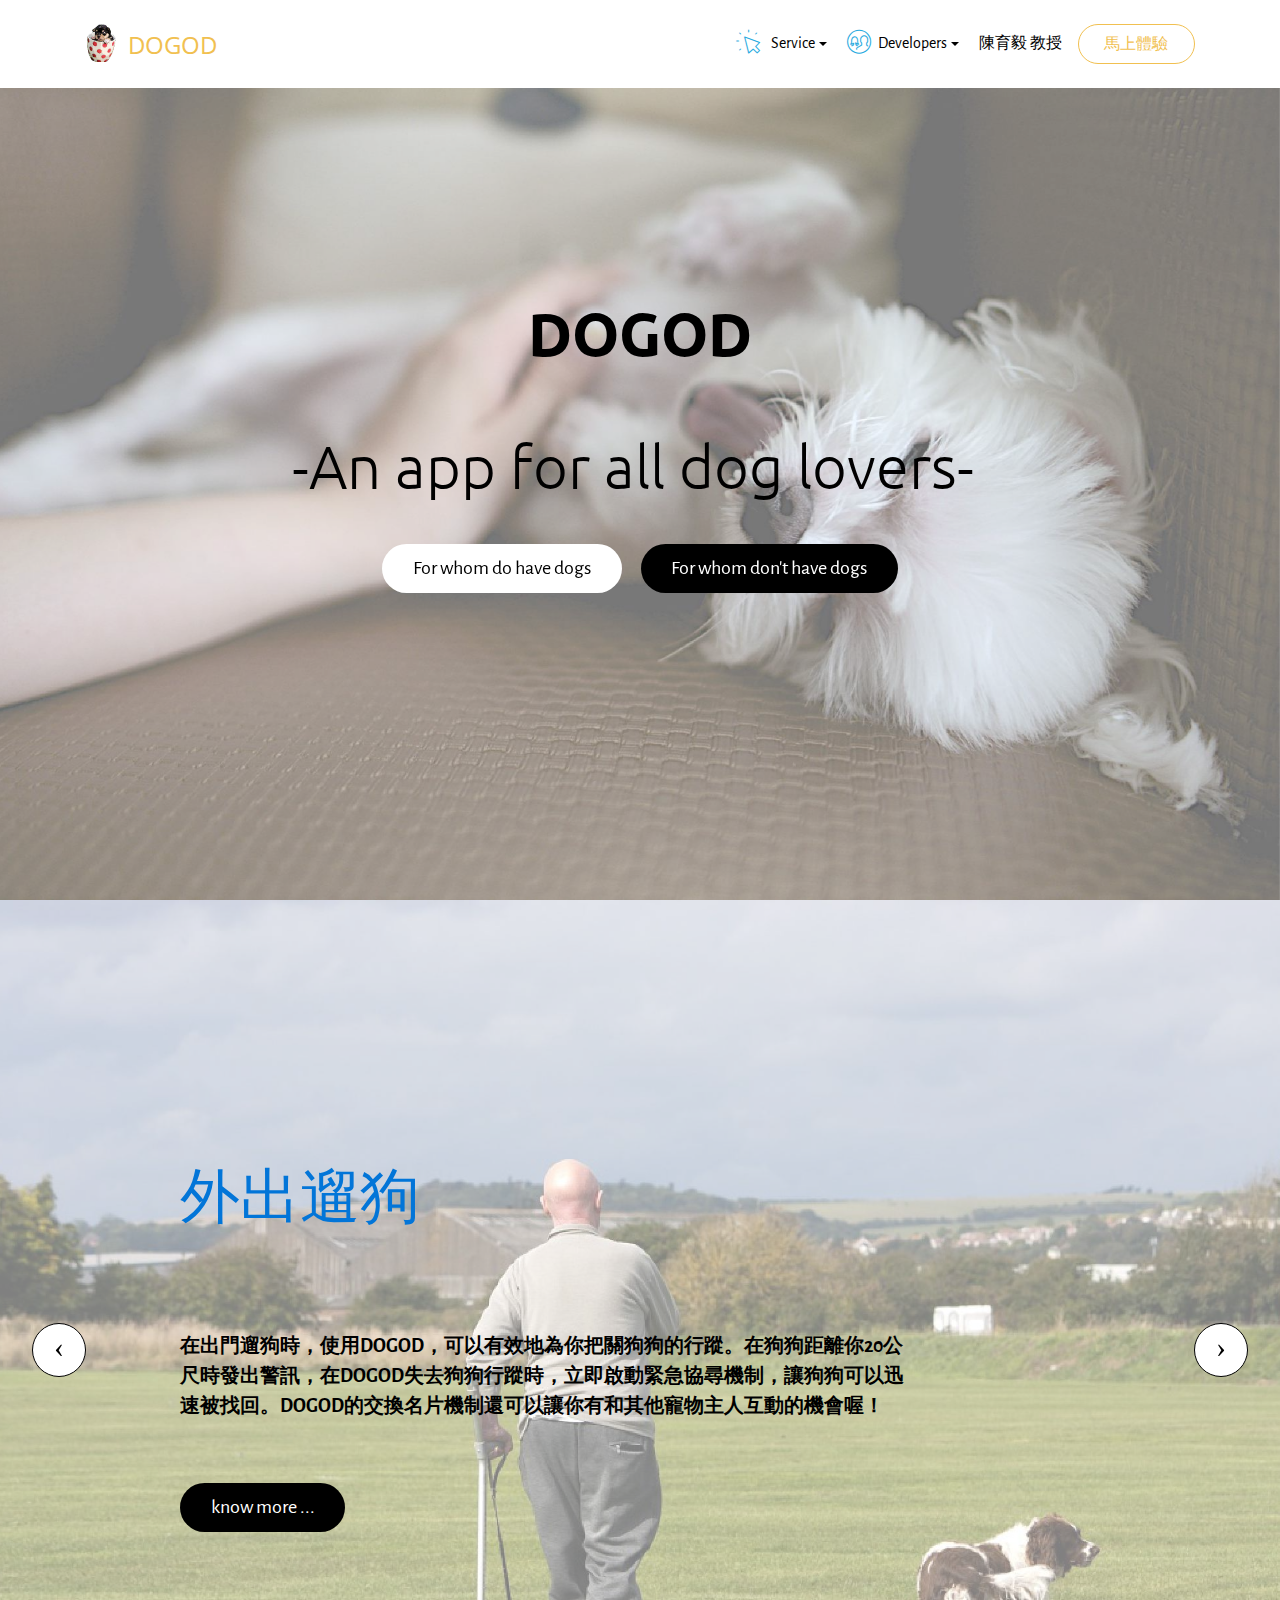
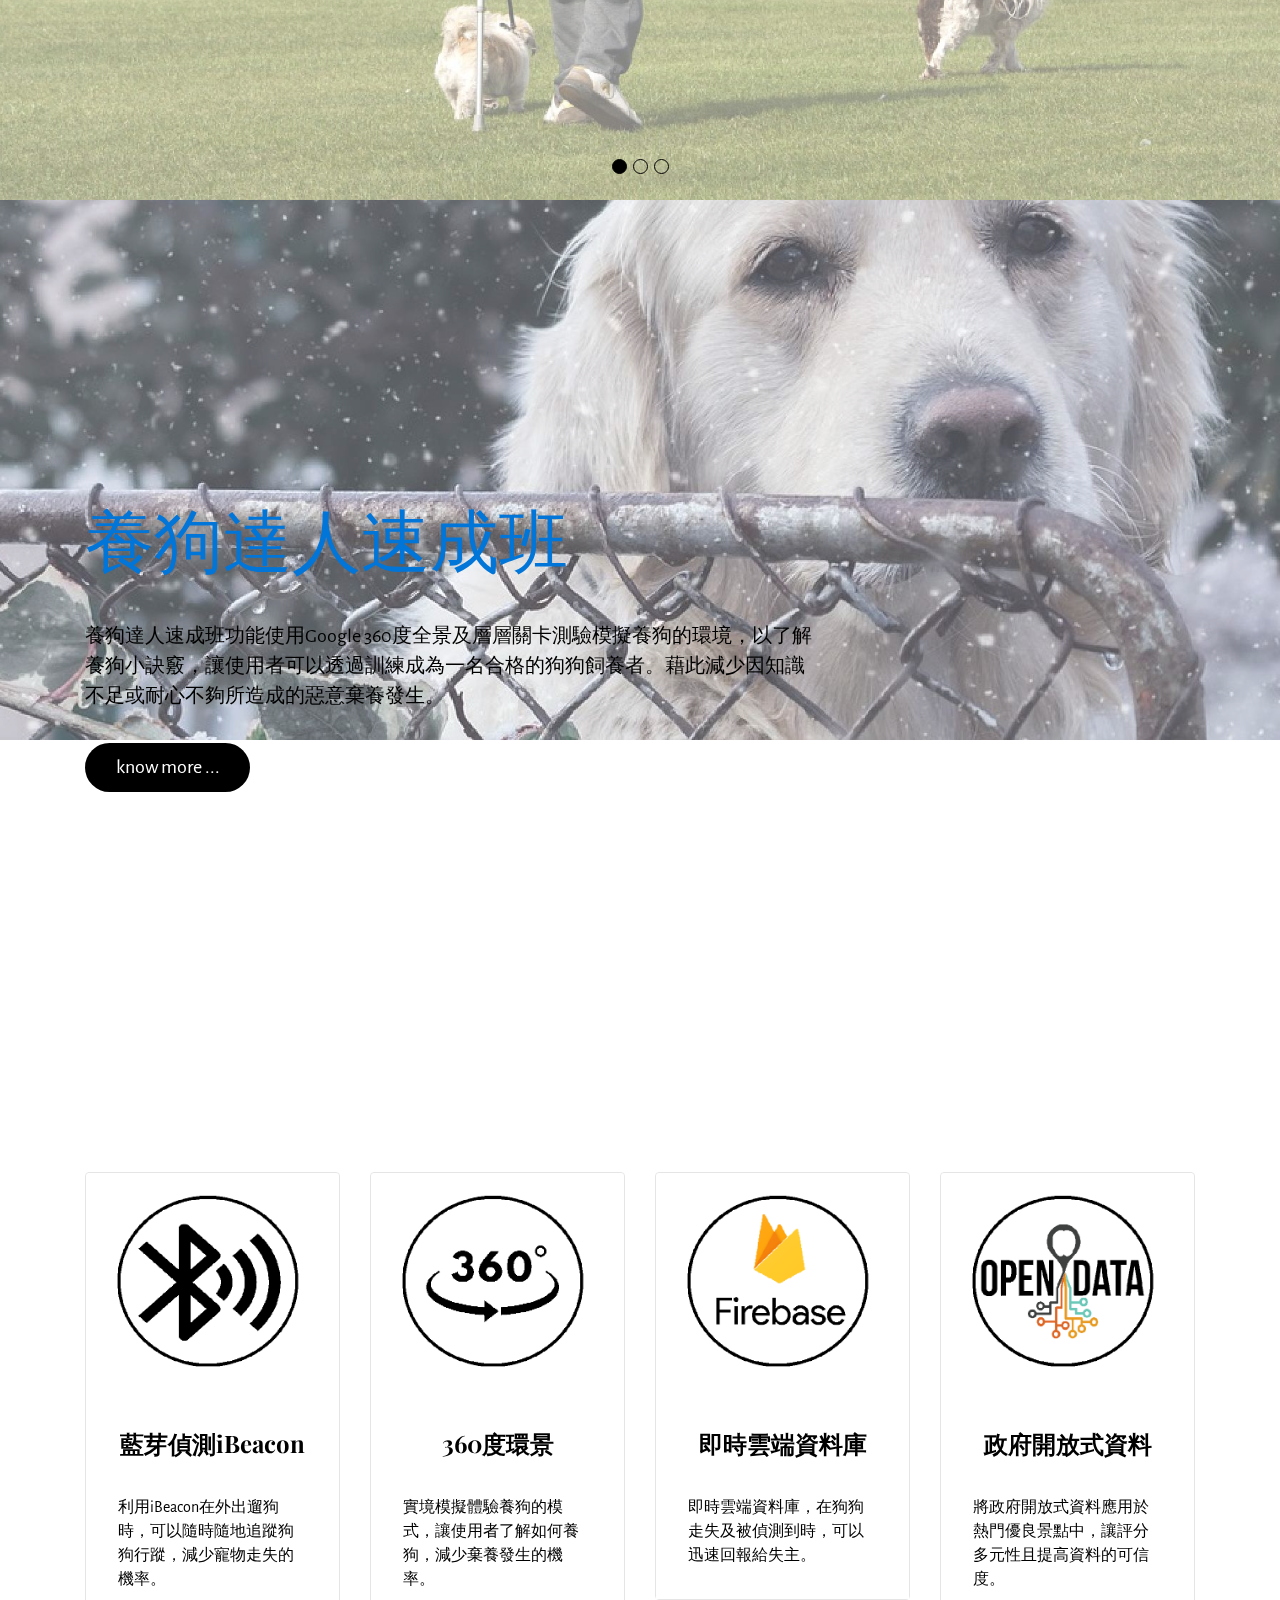
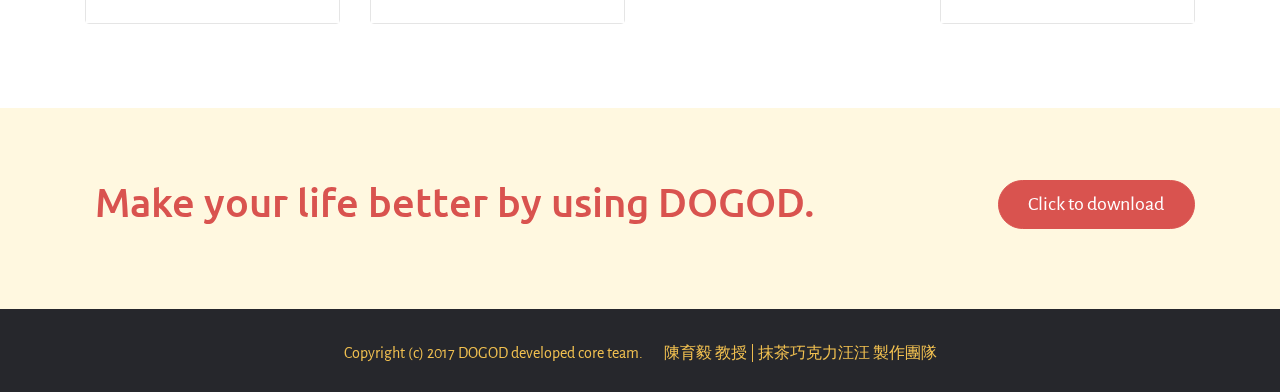
==== index.html @ 58ced324 "create github pages" ====
<!DOCTYPE html>
<html>
<head>
  <!-- Site made with Mobirise Website Builder v3.12.1, https://mobirise.com -->
  <meta charset="UTF-8">
  <meta http-equiv="X-UA-Compatible" content="IE=edge">
  <meta name="generator" content="Mobirise v3.12.1, mobirise.com">
  <meta name="viewport" content="width=device-width, initial-scale=1">
  <link rel="shortcut icon" href="assets/images/logo.png" type="image/x-icon">
  <meta name="description" content="">
  
  <link rel="stylesheet" href="https://fonts.googleapis.com/css?family=Playfair+Display:400,700&subset=latin,cyrillic">
  <link rel="stylesheet" href="https://fonts.googleapis.com/css?family=Alegreya+Sans:400,700&subset=latin,vietnamese,latin-ext">
  <link rel="stylesheet" href="assets/web/assets/mobirise-icons/mobirise-icons.css">
  <link rel="stylesheet" href="assets/tether/tether.min.css">
  <link rel="stylesheet" href="assets/bootstrap/css/bootstrap.min.css">
  <link rel="stylesheet" href="assets/puritym/css/style.css">
  <link rel="stylesheet" href="assets/dropdown-menu/style.light.css">
  <link rel="stylesheet" href="assets/mobirise/css/mbr-additional.css" type="text/css">
  
  
  
</head>
<body>
<section id="dropdown-menu-0">

    <nav class="navbar navbar-dropdown navbar-fixed-top">

        <div class="container">

            <div class="navbar-brand">
                <a href="index.html#header1-3" class="navbar-logo"><img src="assets/images/logo-110x128.png" alt="Mobirise"></a>
                <a class="text-warning" href="https://mobirise.com">DOGOD</a>
            </div>

            <button class="navbar-toggler pull-xs-right hidden-md-up" type="button" data-toggle="collapse" data-target="#exCollapsingNavbar">
                <div class="hamburger-icon"></div>
            </button>

            <ul class="nav-dropdown collapse pull-xs-right navbar-toggleable-sm nav navbar-nav" id="exCollapsingNavbar"><li class="nav-item dropdown"><a class="nav-link link dropdown-toggle" data-toggle="dropdown-submenu" href="https://mobirise.com/" aria-expanded="false"><span class="mbri-cursor-click mbr-iconfont mbr-iconfont-btn" style="color: rgb(39, 170, 224);"></span>&nbsp;Service</a><div class="dropdown-menu"><a class="dropdown-item" href="index.html#slider-4">外出遛狗</a><a class="dropdown-item" href="https://mobirise.com/">遛狗好去處</a><a class="dropdown-item" href="https://mobirise.com/">養狗達人速成班</a><div class="dropdown"><a class="dropdown-item dropdown-toggle" data-toggle="dropdown-submenu" href="https://mobirise.com/" aria-expanded="false">好文推推</a><div class="dropdown-menu dropdown-submenu"><a class="dropdown-item" href="https://mobirise.com/">疾病文章</a><a class="dropdown-item" href="https://mobirise.com/">照顧文章</a></div></div><a class="dropdown-item" href="https://mobirise.com/">緊急協尋</a></div></li><li class="nav-item dropdown"><a class="nav-link link dropdown-toggle" data-toggle="dropdown-submenu" href="https://mobirise.com/" aria-expanded="false"><span class="mbri-users mbr-iconfont mbr-iconfont-btn" style="color: rgb(39, 170, 224);"></span>Developers</a><div class="dropdown-menu"><a class="dropdown-item" href="http://forums.mobirise.com/"><span class="mbri-user2 mbr-iconfont mbr-iconfont-btn" style="color: rgb(249, 149, 148);"></span>白茵</a><a class="dropdown-item" href="https://mobirise.com/"><span class="mbri-user2 mbr-iconfont mbr-iconfont-btn" style="color: rgb(251, 141, 140);"></span>賴怡廷</a><a class="dropdown-item" href="https://mobirise.com/"><span class="mbri-user2 mbr-iconfont mbr-iconfont-btn" style="color: rgb(248, 146, 141);"></span>高如萱</a><a class="dropdown-item" href="https://mobirise.com/"><span class="mbri-user mbr-iconfont mbr-iconfont-btn" style="color: rgb(39, 170, 224);"></span>陳致安</a></div></li><li class="nav-item"><a class="nav-link link" href="https://mobirise.com/">陳育毅 教授</a></li><li class="nav-item nav-btn"><a class="nav-link btn btn-warning-outline btn-warning" href="index.html#msg-box1-h" target="_blank">馬上體驗</a></li></ul>

        </div>

    </nav>

</section>

<section class="mbr-section mbr-section-full mbr-parallax-background mbr-after-navbar" id="header1-3" style="background-image: url(assets/images/mbr-2-2000x1333.jpg);">
    <div class="mbr-table-cell">
        <div class="mbr-overlay" style="opacity: 0.4; background-color: rgb(255, 255, 255);"></div>
        <div class="container">
            <div class="row">
                <div class="col-md-8 col-md-offset-2 text-xs-center">

                    <h1 class="mbr-section-title display-1"><strong>DOGOD</strong><br><br>-An app for all dog lovers-<strong>&nbsp;</strong></h1>
                    <p class="lead"></p>
                    <div class="mbr-buttons--center"><a class="btn btn-lg btn-white-outline btn-white" href="index.html#slider-4">For whom do have dogs</a> <a class="btn btn-lg btn-black-outline btn-black" href="https://mobirise.com">For whom don't have dogs</a></div>
                </div>
            </div>
        </div>
        
    </div>
</section>

<section class="mbr-slider mbr-section mbr-section__container carousel slide mbr-section-nopadding" data-ride="carousel" data-keyboard="false" data-wrap="true" data-interval="5000" id="slider-4" style="background-color: rgb(255, 255, 255);">
    <div>
        <div>
            <div>
                <ol class="carousel-indicators">
                    <li data-app-prevent-settings="" data-target="#slider-4" class="active" data-slide-to="0"></li><li data-app-prevent-settings="" data-target="#slider-4" data-slide-to="1"></li><li data-app-prevent-settings="" data-target="#slider-4" data-slide-to="2"></li>
                </ol>
                <div class="carousel-inner" role="listbox">
                    <div class="mbr-section carousel-item dark center mbr-section-full active" style="background-image: url(assets/images/file-mobirise-background-2000x1389.jpg);">
                        <div class="mbr-table-cell">
                         <div class="mbr-overlay"></div>
                            <div class=" container">
                                
                                <div class="row">
                                    <div class="col-md-8 col-md-offset-1">
                                        <h2 class="mbr-section-title display-1">外出遛狗<br></h2>
                                        <p class="lead"><strong><br></strong><br><strong>在出門遛狗時，使用DOGOD，可以有效地為你把關狗狗的行蹤。在狗狗距離你20公尺時發出警訊，在DOGOD失去狗狗行蹤時，立即啟動緊急協尋機制，讓狗狗可以迅速被找回。DOGOD的交換名片機制還可以讓你有和其他寵物主人互動的機會喔！</strong><br><strong><br></strong></p>

                                        <div>  <a class="btn btn-lg btn-black-outline btn-black" href="function.html">know more ...<br></a></div>
                                    </div>
                                </div>
                            </div>
                        </div>
                    </div><div class="mbr-section carousel-item dark center mbr-section-full" style="background-image: url(assets/images/photo-9.jpg);">
                        <div class="mbr-table-cell">
                         
                            <div class=" container">
                                
                                <div class="row">
                                    <div class="col-md-8 col-md-offset-1">
                                        <h2 class="mbr-section-title display-1">遛狗好去處<br><br></h2>
                                        <p class="lead">在帶狗狗去散步的時候，總是會煩惱及顧慮不同的要素。遛狗好去處可以集結使用者們的力量，利用已評價的星等以及標籤，找出隱藏在巷弄之間的遛狗好地點。使用者在外出前可以依據自己的需求及考量因素選擇最適合自己的遛狗地點。</p>

                                        <div><a class="btn btn-lg btn-danger" href="function.html">know more ...</a> </div>
                                    </div>
                                </div>
                            </div>
                        </div>
                    </div><div class="mbr-section carousel-item dark center mbr-section-full" style="background-image: url(assets/images/photo-10.jpg);">
                        <div class="mbr-table-cell">
                         
                            <div class=" container">
                                
                                <div class="row">
                                    <div class="col-md-8 col-md-offset-2 text-xs-center">
                                        <h2 class="mbr-section-title display-1">緊急協尋<br><br></h2>
                                        <p class="lead">狗狗走失了？別怕，DOGOD的緊急協尋功能利用群眾的力量透過藍芽及GPS定位幫你迅速地找回狗狗。有了DOGOD的緊急協尋功能，幫你好好把關狗狗的行蹤，外出遛狗的時候再也不怕遺失囉！</p>

                                        <div> <a class="btn btn-lg btn-secondary-outline" href="https://mobirise.com">Know more ...</a></div>
                                    </div>
                                </div>
                            </div>
                        </div>
                    </div>
                </div>
                
                <a data-app-prevent-settings="" class="left carousel-control" role="button" data-slide="prev" href="#slider-4">
                    <span class="icon-prev" aria-hidden="true"></span>
                    <span class="sr-only">Previous</span>
                </a>
                <a data-app-prevent-settings="" class="right carousel-control" role="button" data-slide="next" href="#slider-4">
                    <span class="icon-next" aria-hidden="true"></span>
                    <span class="sr-only">Next</span>
                </a>
            </div>
        </div>
    </div>
</section>

<section class="mbr-section mbr-section-full mbr-parallax-background" id="header4-b" style="background-image: url(assets/images/file-mobirise-background-2000x1260.jpg);">
    <div class="mbr-table-cell">
        <div class="mbr-overlay" style="opacity: 0.3; background-color: rgb(255, 255, 255);"></div>
        <div class="container">
            <div class="row">
                <div class="col-md-8">

                    <h1 class="mbr-section-title display-1">養狗達人速成班</h1>
                    <p class="lead">養狗達人速成班功能使用Google 360度全景及層層關卡測驗模擬養狗的環境，以了解養狗小訣竅，讓使用者可以透過訓練成為一名合格的狗狗飼養者。藉此減少因知識不足或耐心不夠所造成的惡意棄養發生。</p>
                    <div class="mbr-buttons--left"><a class="btn btn-lg btn-black-outline btn-black" href="https://mobirise.com">know more ...</a> </div>
                </div>
            </div>
        </div>
        
    </div>
</section>

<section class="mbr-section mbr-section-small mbr-parallax-background" id="features1-9" style="background-image: url(assets/images/file-mobirise-background-2000x1500.jpg); padding-top: 4.5rem; padding-bottom: 4.5rem;">
    <div class="mbr-overlay" style="opacity: 0.3; background-color: rgb(255, 255, 255);"></div>
    <div class="container">
        <div class="row">
            <div class="col-sm-6 col-md-3">
                <div class="card cart-block">
                    <div><a href="index.html#features1-9"><img src="assets/images/file-mobirise-icon-circle-bluetooth-600x533.png" class="card-img-top"></a></div>
                    <div class="card-block">
                        <h4 class="card-title text-xs-center"><strong>藍芽偵測iBeacon</strong><br><br></h4>
                        <p class="card-text">利用iBeacon在外出遛狗時，可以隨時隨地追蹤狗狗行蹤，減少寵物走失的機率。</p>
                        
                    </div>
                </div>
            </div>
            <div class="col-sm-6 col-md-3">
                <div class="card cart-block">
                    <div><img src="assets/images/file-mobirise-icon-circle-600x533.png" class="card-img-top"></div>
                    <div class="card-block">
                        <h4 class="card-title text-xs-center"><strong>360度環景</strong><br><br></h4>
                        <p class="card-text">實境模擬體驗養狗的模式，讓使用者了解如何養狗，減少棄養發生的機率。</p>
                        
                    </div>
                </div>
            </div>
            <div class="col-sm-6 col-md-3">
                <div class="card cart-block">
                    <div><img src="assets/images/file-mobirise-icon-circle-firebase-600x533.png" class="card-img-top"></div>
                    <div class="card-block">
                        <h4 class="card-title text-xs-center"><strong>即時雲端資料庫</strong><br><br></h4>
                        <p class="card-text">即時雲端資料庫，在狗狗走失及被偵測到時，可以迅速回報給失主。</p>
                        
                    </div>
                </div>
            </div>
            <div class="col-sm-6 col-md-3">
                <div class="card cart-block">
                    <div><img src="assets/images/file-mobirise-icon-circle-opendata-1-600x533.png" class="card-img-top"></div>
                    <div class="card-block">
                        <h4 class="card-title text-xs-center"><strong>政府開放式資料</strong><br><br></h4>
                        <p class="card-text">將政府開放式資料應用於熱門優良景點中，讓評分多元性且提高資料的可信度。</p>
                        
                    </div>
                </div>
            </div>
        </div>
    </div>
</section>

<section class="mbr-section mbr-section-small" id="msg-box1-h" style="background-color: rgb(255, 248, 224); padding-top: 4.5rem; padding-bottom: 4.5rem;">
    

    <div class="container">
        <div class="row">
            
            <div>

                <div class="col-sm-8">
                    <h2 class="mbr-section-title h1">Make your life better by using DOGOD.</h2>
                    
                </div>                
                <div class="col-sm-4 text-xs-right"><a class="btn btn-lg btn-danger" href="https://mobirise.com">Click to download</a></div>
            </div>
        </div>
    </div>
</section>

<footer class="mbr-section mbr-section-nopadding mbr-footer" id="footer1-7" style="background-color: rgb(38, 39, 44); padding-top: 1rem; padding-bottom: 0.66rem;">
    
    <div class="container">
        <p></p><p>Copyright (c) 2017 DOGOD developed core team. &nbsp; &nbsp;&nbsp;&nbsp;&nbsp;陳育毅 教授&nbsp;| 抹茶巧克力汪汪 製作團隊</p><p></p>
    </div>
</footer>


  <script src="assets/web/assets/jquery/jquery.min.js"></script>
  <script src="assets/tether/tether.min.js"></script>
  <script src="assets/bootstrap/js/bootstrap.min.js"></script>
  <script src="assets/smooth-scroll/SmoothScroll.js"></script>
  <script src="assets/jarallax/jarallax.js"></script>
  <script src="assets/bootstrap-carousel-swipe/bootstrap-carousel-swipe.js"></script>
  <script src="assets/puritym/js/script.js"></script>
  <script src="assets/dropdown-menu/script.js"></script>
  
  
</body>
</html>
---- assets/web/assets/mobirise-icons/mobirise-icons.css ----
@font-face {
  font-family: 'MobiriseIcons';
  src:  url('mobirise-icons.eot?spat4u');
  src:  url('mobirise-icons.eot?spat4u#iefix') format('embedded-opentype'),
    url('mobirise-icons.ttf?spat4u') format('truetype'),
    url('mobirise-icons.woff?spat4u') format('woff'),
    url('mobirise-icons.svg?spat4u#MobiriseIcons') format('svg');
  font-weight: normal;
  font-style: normal;
}

[class^="mbri-"], [class*=" mbri-"] {
  /* use !important to prevent issues with browser extensions that change fonts */
  font-family: MobiriseIcons !important;
  speak: none;
  font-style: normal;
  font-weight: normal;
  font-variant: normal;
  text-transform: none;
  line-height: 1;

  /* Better Font Rendering =========== */
  -webkit-font-smoothing: antialiased;
  -moz-osx-font-smoothing: grayscale;
}

.mbri-alert:before {
  content: "\e900";
}
.mbri-android:before {
  content: "\e901";
}
.mbri-apple:before {
  content: "\e902";
}
.mbri-arrow-next:before {
  content: "\e903";
}
.mbri-arrow-prev:before {
  content: "\e904";
}
.mbri-bookmark:before {
  content: "\e905";
}
.mbri-bootstrap:before {
  content: "\e906";
}
.mbri-briefcase:before {
  content: "\e907";
}
.mbri-browse:before {
  content: "\e908";
}
.mbri-calendar:before {
  content: "\e909";
}
.mbri-camera:before {
  content: "\e90a";
}
.mbri-cart-add:before {
  content: "\e90b";
}
.mbri-cart-full:before {
  content: "\e90c";
}
.mbri-cash:before {
  content: "\e90d";
}
.mbri-change-style:before {
  content: "\e90e";
}
.mbri-chat:before {
  content: "\e90f";
}
.mbri-clock:before {
  content: "\e910";
}
.mbri-close:before {
  content: "\e911";
}
.mbri-cloud:before {
  content: "\e912";
}
.mbri-code:before {
  content: "\e913";
}
.mbri-contact-form:before {
  content: "\e914";
}
.mbri-credit-card:before {
  content: "\e915";
}
.mbri-cursor-click:before {
  content: "\e916";
}
.mbri-cust-feedback:before {
  content: "\e917";
}
.mbri-database:before {
  content: "\e918";
}
.mbri-delivery:before {
  content: "\e919";
}
.mbri-desktop:before {
  content: "\e91a";
}
.mbri-devices:before {
  content: "\e91b";
}
.mbri-down:before {
  content: "\e91c";
}
.mbri-download:before {
  content: "\e972";
}
.mbri-drag-n-drop:before {
  content: "\e91e";
}
.mbri-edit:before {
  content: "\e91f";
}
.mbri-edit2:before {
  content: "\e920";
}
.mbri-error:before {
  content: "\e921";
}
.mbri-extension:before {
  content: "\e922";
}
.mbri-features:before {
  content: "\e923";
}
.mbri-file:before {
  content: "\e924";
}
.mbri-flag:before {
  content: "\e925";
}
.mbri-folder:before {
  content: "\e926";
}
.mbri-gift:before {
  content: "\e927";
}
.mbri-globe:before {
  content: "\e928";
}
.mbri-globe-2:before {
  content: "\e929";
}
.mbri-growing-chart:before {
  content: "\e92a";
}
.mbri-hearth:before {
  content: "\e92b";
}
.mbri-help:before {
  content: "\e92c";
}
.mbri-home:before {
  content: "\e92d";
}
.mbri-hot-cup:before {
  content: "\e92e";
}
.mbri-idea:before {
  content: "\e92f";
}
.mbri-image-gallery:before {
  content: "\e930";
}
.mbri-image-slider:before {
  content: "\e931";
}
.mbri-info:before {
  content: "\e932";
}
.mbri-key:before {
  content: "\e933";
}
.mbri-laptop:before {
  content: "\e934";
}
.mbri-layers:before {
  content: "\e935";
}
.mbri-left:before {
  content: "\e936";
}
.mbri-letter:before {
  content: "\e937";
}
.mbri-like:before {
  content: "\e938";
}
.mbri-link:before {
  content: "\e939";
}
.mbri-lock:before {
  content: "\e93a";
}
.mbri-login:before {
  content: "\e93b";
}
.mbri-logout:before {
  content: "\e93c";
}
.mbri-magic-stick:before {
  content: "\e93d";
}
.mbri-map-pin:before {
  content: "\e93e";
}
.mbri-menu:before {
  content: "\e93f";
}
.mbri-mobile:before {
  content: "\e940";
}
.mbri-mobile2:before {
  content: "\e941";
}
.mbri-mobirise:before {
  content: "\e942";
}
.mbri-music:before {
  content: "\e943";
}
.mbri-new-file:before {
  content: "\e944";
}
.mbri-opened-folder:before {
  content: "\e945";
}
.mbri-pages:before {
  content: "\e946";
}
.mbri-paper-plane:before {
  content: "\e947";
}
.mbri-paperclip:before {
  content: "\e948";
}
.mbri-photo:before {
  content: "\e949";
}
.mbri-photos:before {
  content: "\e94a";
}
.mbri-pin:before {
  content: "\e94b";
}
.mbri-play:before {
  content: "\e94c";
}
.mbri-plus:before {
  content: "\e94d";
}
.mbri-preview:before {
  content: "\e94e";
}
.mbri-print:before {
  content: "\e94f";
}
.mbri-protect:before {
  content: "\e950";
}
.mbri-question:before {
  content: "\e951";
}
.mbri-quote:before {
  content: "\e952";
}
.mbri-refresh:before {
  content: "\e953";
}
.mbri-responsive:before {
  content: "\e954";
}
.mbri-right:before {
  content: "\e955";
}
.mbri-rocket:before {
  content: "\e956";
}
.mbri-sad-face:before {
  content: "\e957";
}
.mbri-sale:before {
  content: "\e958";
}
.mbri-save:before {
  content: "\e959";
}
.mbri-search:before {
  content: "\e95a";
}
.mbri-setting:before {
  content: "\e95b";
}
.mbri-setting2:before {
  content: "\e95c";
}
.mbri-setting3:before {
  content: "\e95d";
}
.mbri-share:before {
  content: "\e95e";
}
.mbri-shopping-bag:before {
  content: "\e95f";
}
.mbri-shopping-basket:before {
  content: "\e960";
}
.mbri-shopping-cart:before {
  content: "\e961";
}
.mbri-sites:before {
  content: "\e962";
}
.mbri-smile-face:before {
  content: "\e963";
}
.mbri-speed:before {
  content: "\e964";
}
.mbri-star:before {
  content: "\e965";
}
.mbri-success:before {
  content: "\e966";
}
.mbri-sun:before {
  content: "\e967";
}
.mbri-tablet:before {
  content: "\e968";
}
.mbri-target:before {
  content: "\e969";
}
.mbri-timer:before {
  content: "\e96a";
}
.mbri-to-ftp:before {
  content: "\e96b";
}
.mbri-to-local-drive:before {
  content: "\e96c";
}
.mbri-touch-swipe:before {
  content: "\e96d";
}
.mbri-touch:before {
  content: "\e96e";
}
.mbri-trash:before {
  content: "\e96f";
}
.mbri-unlock:before {
  content: "\e970";
}
.mbri-up:before {
  content: "\e971";
}
.mbri-upload:before {
  content: "\e91d";
}
.mbri-user:before {
  content: "\e973";
}
.mbri-user2:before {
  content: "\e974";
}
.mbri-users:before {
  content: "\e975";
}
.mbri-video:before {
  content: "\e976";
}
.mbri-video-play:before {
  content: "\e977";
}
.mbri-watch:before {
  content: "\e978";
}
.mbri-website-theme:before {
  content: "\e979";
}
.mbri-wifi:before {
  content: "\e97a";
}
.mbri-windows:before {
  content: "\e97b";
}
---- assets/puritym/css/style.css ----
/**
 * BOOTSTRAP CUSTOM
 */
.container {
  position: relative; }

.btn {
  margin-bottom: 0.5rem; }
  .btn + .btn {
    margin-left: 1rem; }

.btn-white {
  background: #fff;
  color: inherit; }

.btn-black {
  background: #000;
  color: #fff; }

.btn-social,
.btn-social:hover,
.btn-social:active,
.btn-social:focus {
  color: #fff; }

.display-1 {
  font-size: 4.3rem;
  margin-top: 3.9rem;
  margin-bottom: 2.8rem; }

.display-2 {
  font-size: 3.5rem;
  margin-top: 3.5rem;
  margin-bottom: 2.5rem; }

.display-3 {
  font-size: 2.8rem;
  margin-top: 3.2rem;
  margin-bottom: 2rem; }

.display-4 {
  font-size: 2.3rem;
  margin-top: 2.3rem;
  margin-bottom: 1.8rem; }

p.lead,
.lead p {
  margin-bottom: 2rem; }

.card .card-img-top {
  width: 100%; }

.card-block {
  background-color: #fff; }

@media (min-width: 768px) {
  .col-md-4:nth-of-type(3n+1) {
    clear: left; } }
@media (min-width: 544px) and (max-width: 767px) {
  .col-md-4:nth-of-type(odd) {
    clear: left; } }
.row.no-gutter {
  margin-left: 0;
  margin-right: 0; }

.row.no-gutter > [class*=col-]:not(:first-child),
.row.no-gutter > [class*=col-]:not(:last-child) {
  padding-right: 0;
  padding-left: 0; }

blockquote {
  padding: .5rem 1rem;
  margin: 0 0 1rem;
  margin-bottom: 1rem;
  font-size: 1.25rem;
  border-left: .25rem solid #f1c050; }

/**
 * TYPOGRAPHY
 */
body {
  font-family: "Alegreya Sans", sans-serif; }

h1, h2, h3, h4, h5, h6,
.h1, .h2, .h3, .h4, .h5, .h6,
.display-1, .display-2, .display-3, .display-4 {
  font-family: "Playfair Display", sans-serif; }

/**
 * MAPS
 */
@-webkit-keyframes mapCircleLoading {
  from {
    -webkit-transform: rotate(0deg); }
  to {
    -webkit-transform: rotate(359deg); } }
@keyframes mapCircleLoading {
  from {
    transform: rotate(0deg); }
  to {
    transform: rotate(359deg); } }
.mbr-map {
  position: relative; }
  .mbr-map iframe {
    height: 100%;
    width: 100%; }
  .mbr-map [data-state-details] {
    color: #6b6763;
    font-family: "Alegreya Sans", sans-serif;
    font-size: 1.25rem;
    height: 1.5em;
    margin-top: -0.75em;
    padding-left: 20px;
    padding-right: 20px;
    position: absolute;
    text-align: center;
    top: 50%;
    width: 100%; }
  .mbr-map[data-state] {
    background: #e9e5dc; }
  .mbr-map[data-state="loading"] [data-state-details] {
    display: none; }
  .mbr-map[data-state="loading"]::after {
    content: "";
    -webkit-animation: mapCircleLoading .6s infinite linear;
    animation: mapCircleLoading .6s infinite linear;
    border-radius: 50%;
    border: 6px rgba(255, 255, 255, 0.35) solid;
    border-top-color: #fff;
    height: 40px;
    left: 50%;
    margin-left: -20px;
    margin-top: -20px;
    position: absolute;
    top: 50%;
    width: 40px; }

/**
 * SECTIONS
 */
.mbr-section {
  position: relative;
  padding-top: 9rem;
  padding-bottom: 9rem;
  background-position: 50% 50%;
  background-repeat: no-repeat;
  background-size: cover; }

.mbr-section-full {
  display: table;
  width: 100%;
  height: 100vh;
  padding-top: 0;
  padding-bottom: 0; }

.mbr-section-small {
  padding-top: 4.5rem;
  padding-bottom: 4.5rem; }

.mbr-section-nopadding {
  padding-top: 0;
  padding-bottom: 0; }

.mbr-section-title {
  margin-top: 0; }

.mbr-table {
  display: table; }

.mbr-table-cell {
  position: relative;
  display: table-cell;
  vertical-align: middle;
  padding-top: 9rem;
  padding-bottom: 9rem; }

.mbr-table-cell-lg {
  position: relative;
  display: table-cell;
  vertical-align: middle;
  padding-top: 0;
  padding-bottom: 0;
  float: none; }

@media (max-width: 991px) {
  .mbr-table-cell-lg {
    display: block; } }
.mbr-inner-padding {
  padding: 4rem; }

/* footer */
.mbr-footer {
  color: #fff; }
  .mbr-footer .mbr-map,
  .mbr-footer .mbr-google-map {
    height: 300px; }
  .mbr-footer .form-control {
    color: #fff;
    background-color: #26272c;
    border-color: #1b1c20; }
  .mbr-footer ul {
    list-style-type: none;
    padding: 0; }
    .mbr-footer ul li {
      position: relative;
      padding-left: 1.2rem; }
      .mbr-footer ul li:before {
        content: '';
        position: absolute;
        margin-left: -1.2rem;
        width: 10px;
        height: 1px;
        top: 50%;
        background-color: #fff; }

footer.mbr-footer {
  padding-top: 3rem;
  padding-bottom: 2rem; }

/**
 * NAVBAR
 */
.mbr-navbar {
  position: absolute;
  top: 0;
  right: 0;
  left: 0;
  padding: 1.5rem 1rem;
  background-color: #fff;
  z-index: 1030; }
  .mbr-navbar.navbar-fixed-top {
    position: fixed; }
  .mbr-navbar.navbar-transparent {
    background-color: transparent; }
  .mbr-navbar .navbar-logo {
    margin-right: 1.5rem;
    float: left; }
  .mbr-navbar .navbar-logo,
  .mbr-navbar .navbar-logo img {
    height: 37px; }
  .mbr-navbar .navbar-brand {
    margin-right: 1.5rem; }
  .mbr-navbar .navbar-divider,
  .mbr-navbar .navbar-nav .nav-item + .nav-item,
  .mbr-navbar .navbar-nav .nav-link + .nav-link {
    margin-left: 1rem; }
  .mbr-navbar .navbar-nav + .navbar-nav {
    margin-right: 20px; }

.mbr-navbar .hamburger-icon, .navbar-dropdown .hamburger-icon {
  content: "";
  width: 16px;
  -webkit-box-shadow: 0 -6px 0 1px,0 0 0 1px,0 6px 0 1px;
  -moz-box-shadow: 0 -6px 0 1px,0 0 0 1px,0 6px 0 1px;
  box-shadow: 0 -6px 0 1px,0 0 0 1px,0 6px 0 1px; }

/**
 * HELPERS
 */
/* Colors */
.text-white {
  color: #fff !important; }

.text-black {
  color: #000 !important; }

/**
 * Mobirise Classes
 */
.mbr-after-navbar:before {
  content: "";
  display: block;
  height: 54px; }

.mbr-section__container--first {
  padding-bottom: 1rem; }

.mbr-section__container--middle {
  padding-top: 1rem;
  padding-bottom: 1rem; }

.mbr-section__container--last {
  padding-top: 1rem; }

.mbr-overlay,
.mbr-background-video,
.mbr-background-video-preview {
  position: absolute;
  bottom: 0;
  left: 0;
  right: 0;
  top: 0; }

.mbr-overlay {
  background-color: #fff;
  opacity: 0.5;
  z-index: 1; }
  .mbr-overlay ~ * {
    z-index: 2; }

.mbr-background-video-preview {
  z-index: 0 !important; }

.mbr-figure {
  display: block;
  overflow: hidden;
  position: relative;
  width: 100%;
  margin: 0; }
  .mbr-figure img, .mbr-figure iframe {
    display: block;
    width: 100%; }
  .mbr-figure .mbr-figure-caption {
    width: 100%;
    padding: 1.5rem 0;
    background-color: #FFF8E0; }
  .mbr-figure .mbr-figure-caption-over {
    position: absolute;
    bottom: 0;
    background-color: rgba(255, 255, 255, 0.5); }

.mbr-map,
.mbr-google-map {
  height: 400px; }

.mbr-arrow {
  position: absolute;
  text-align: center;
  font-size: 35px;
  bottom: 71px;
  left: 50%;
  width: 30px;
  margin-left: -15px;
  line-height: 1px;
  padding: 0 20px;
  -webkit-animation: floating-arrow 1.6s infinite ease-in-out 0s;
  -o-animation: floating-arrow 1.6s infinite ease-in-out 0s;
  animation: floating-arrow 1.6s infinite ease-in-out 0s; }
  .mbr-arrow, .mbr-arrow:hover, .mbr-arrow:focus {
    color: inherit; }

@-webkit-keyframes floating-arrow {
  from {
    -webkit-transform: translateY(0);
    transform: translateY(0); }
  65% {
    -webkit-transform: translateY(11px);
    transform: translateY(11px); }
  to {
    -webkit-transform: translateY(0);
    transform: translateY(0); } }
@-o-keyframes floating-arrow {
  from {
    -webkit-transform: translateY(0);
    transform: translateY(0); }
  65% {
    -webkit-transform: translateY(11px);
    transform: translateY(11px); }
  to {
    -webkit-transform: translateY(0);
    transform: translateY(0); } }
@keyframes floating-arrow {
  from {
    -webkit-transform: translateY(0);
    transform: translateY(0); }
  65% {
    -webkit-transform: translateY(11px);
    transform: translateY(11px); }
  to {
    -webkit-transform: translateY(0);
    transform: translateY(0); } }
@media (max-width: 767px) {
  .mbr-arrow {
    bottom: 41px; } }
@media (max-width: 320px) {
  .mbr-arrow {
    bottom: 21px;
    text-align: center; } }
@media all and (device-width: 320px) and (device-height: 568px) and (orientation: portrait) {
  .mbr-arrow {
    bottom: 31px; } }
/*-------

   Slider

-------*/
.mbr-slider .carousel-inner > .active,
.mbr-slider .carousel-inner > .next,
.mbr-slider .carousel-inner > .prev {
  display: table; }

.mbr-slider .carousel-control {
  background-image: none;
  width: 54px;
  height: 54px;
  top: 50%;
  margin-top: -27px;
  line-height: 54px;
  border-radius: 27px;
  color: inherit;
  background: #fff;
  border: 1px solid #000;
  opacity: 1;
  text-shadow: none;
  z-index: 5;
  -webkit-transition: all 0.2s ease-in-out 0s;
  -o-transition: all 0.2s ease-in-out 0s;
  transition: all 0.2s ease-in-out 0s; }

.mbr-slider .carousel-control .icon-next,
.mbr-slider .carousel-control .icon-prev {
  margin-top: -18px;
  font-size: 30px; }

.mbr-slider .carousel-control.left {
  margin-left: 2rem; }

.mbr-slider .carousel-control.right {
  margin-right: 2rem; }

.mbr-slider .carousel-control:hover {
  background: #000;
  color: #fff; }

.mbr-slider .carousel-indicators {
  bottom: 0; }

.mbr-slider .carousel-indicators li,
.mbr-slider .carousel-indicators .active {
  width: 15px;
  height: 15px;
  margin: 3px;
  border: 1px solid #000; }

.mbr-slider .carousel-indicators .active {
  background-color: #000; }

.mbr-slider .mbr-overlay {
  z-index: 0; }

@media (max-width: 767px) {
  .mbr-slider .carousel-control {
    top: auto;
    bottom: 20px; }

  .mbr-slider > .container .carousel-control {
    margin-bottom: 0px; } }
/* boxed slider */
.mbr-slider > .boxed-slider {
  position: relative;
  padding: 93px 0; }

.mbr-slider > .boxed-slider > div {
  position: relative; }

.mbr-slider > .container img {
  width: 100%; }

.mbr-slider > .container img + .row {
  position: absolute;
  top: 50%;
  left: 0;
  right: 0;
  -webkit-transform: translateY(-50%);
  -moz-transform: translateY(-50%);
  transform: translateY(-50%); }

.mbr-slider .mbr-section {
  padding: 0;
  background-attachment: scroll; }

.mbr-slider .mbr-table-cell {
  padding: 0; }

.mbr-slider > .container .carousel-indicators {
  margin-bottom: 3px; }

/* article slider */
.mbr-slider > .article-slider .mbr-section,
.mbr-slider > .article-slider .mbr-section .mbr-table-cell {
  padding-top: 0;
  padding-bottom: 0; }

/*-------

   Gallery

-------*/
.mbr-gallery .mbr-gallery-item {
  position: relative;
  display: inline-block;
  width: 25%; }
  @media (max-width: 768px) {
    .mbr-gallery .mbr-gallery-item {
      width: 50%; } }
  @media (max-width: 400px) {
    .mbr-gallery .mbr-gallery-item {
      width: 100%; } }

.mbr-gallery .mbr-gallery-item > a {
  position: relative;
  display: block;
  background: #fff;
  outline: none; }

.mbr-gallery .mbr-gallery-item img {
  width: 100%;
  opacity: 1;
  -webkit-transition: .2s opacity ease-in-out;
  transition: .2s opacity ease-in-out; }

.mbr-gallery .mbr-gallery-item > a:hover img {
  opacity: 0.9; }

.mbr-gallery .mbr-gallery-item .icon {
  position: absolute;
  font-size: 30px;
  top: 50%;
  left: 50%;
  color: #000;
  opacity: 0;
  -webkit-transform: translateX(-50%) translateY(-50%);
  transform: translateX(-50%) translateY(-50%);
  -webkit-transition: .2s opacity ease-in-out;
  transition: .2s opacity ease-in-out; }

.mbr-gallery .mbr-gallery-item > a:hover .icon {
  opacity: 1; }

/* remove spacing */
.mbr-gallery .mbr-gallery-row.no-gutter {
  margin: 0; }

.mbr-gallery .mbr-gallery-row.no-gutter .mbr-gallery-item {
  padding: 0; }

/* container */
.mbr-gallery .container.mbr-gallery-layout-default {
  padding: 93px 0; }

/* fix horizontal scrollbar */
.mbr-gallery .mbr-gallery-layout-default,
.mbr-gallery .mbr-gallery-layout-article {
  overflow: hidden; }

/* lightbox */
.mbr-gallery .modal {
  position: fixed;
  overflow: hidden;
  padding-right: 0 !important; }

.mbr-gallery .modal-body {
  padding: 0; }

.mbr-gallery .modal-body img {
  width: 100%; }

.mbr-gallery .modal .close {
  position: absolute;
  background-image: none;
  font-size: 20px;
  width: 54px;
  height: 54px;
  border-radius: 27px;
  color: #000;
  top: 2rem;
  right: 2rem;
  line-height: 54px;
  opacity: 1;
  border: 1px solid #000;
  text-align: center;
  text-shadow: none;
  z-index: 5;
  -webkit-transition: all 0.2s ease-in-out 0s;
  -o-transition: all 0.2s ease-in-out 0s;
  transition: all 0.2s ease-in-out 0s; }

.mbr-gallery .modal .close:hover {
  background: #000;
  color: #fff; }

/* modal back color opacity */
.modal-backdrop.in {
  opacity: 0.8;
  filter: alpha(opacity=80); }

@media (max-width: 768px) {
  .mbr-gallery .modal-dialog {
    margin: 10px auto; }

  .mbr-gallery .carousel-indicators,
  .mbr-gallery .carousel-control,
  .mbr-gallery .modal .close {
    position: fixed; } }
/* fix fade in effect */
.mbr-gallery .modal.fade .modal-dialog {
  margin-top: -100px;
  -webkit-transition: margin-top 0.3s ease-out;
  -moz-transition: margin-top 0.3s ease-out;
  -o-transition: margin-top 0.3s ease-out;
  transition: margin-top 0.3s ease-out; }

.mbr-gallery .modal.in .modal-dialog,
.mbr-gallery .modal.fade .modal-dialog {
  -webkit-transform: none;
  -ms-transform: none;
  -o-transform: none;
  transform: none; }

.mbr-gallery .modal.in .modal-dialog {
  margin-top: 30px; }

/* iconfont default styling */
/* for buttons */
.mbr-iconfont.mbr-iconfont-btn,
.mbr-buttons__btn .mbr-iconfont {
  padding-right: 0.3em;
  font-size: 1.5em;
  line-height: 0.5em;
  vertical-align: text-bottom;
  position: relative;
  top: -0.1em;
  text-decoration: none; }

/* menu links */
.mbr-iconfont.mbr-iconfont-btn-parent,
.mbr-buttons__link .mbr-iconfont {
  padding-right: 0.3em;
  font-size: 1.3em;
  top: -0.2em;
  position: relative;
  vertical-align: middle; }

/* msg-box4 */
.mbr-iconfont.mbr-iconfont-msg-box4,
.mbr-iconfont.mbr-iconfont-msg-box5 {
  font-size: 357px;
  text-decoration: none;
  color: #000; }

/*menu logo */
.mbr-iconfont.mbr-iconfont-menu,
.mbr-iconfont.mbr-iconfont-ext__menu {
  font-size: 37px;
  text-decoration: none;
  color: rgba(0, 0, 0, 0.8); }

/* contacts1 */
.mbr-iconfont.mbr-iconfont-contacts1 {
  font-size: 119px;
  text-decoration: none;
  color: #9C9C9C; }

.mbr-iconfont.mbr-iconfont-features1 {
  font-size: 140px;
  text-decoration: none;
  text-align: center;
  display: block;
  margin-top: 0.2em; }

/*image-resize*/
.image-size .mbr-figure {
  text-align: center; }

@media (max-width: 991px) {
  .image-size {
    width: 100% !important; }
    .image-size .mbr-iconfont {
      font-size: 260px !important; } }

/*# sourceMappingURL=style.css.map */
.engine {
	position: absolute;
	text-indent: -2400px;
	text-align: center;
	padding: 0;
	top: 0;
	left: -2400px;
}
---- assets/dropdown-menu/style.light.css ----
.navbar-dropdown-open{overflow:hidden!important}.navbar-dropdown-open .navbar-dropdown.opened{bottom:0;left:0;overflow-y:scroll;position:fixed;right:0;top:0;transition:none}.navbar-dropdown{left:0;padding-top:1.5rem;padding-bottom:1.5rem;position:absolute;right:0;top:0;transition:all 0.25s ease;z-index:1030}.navbar-dropdown .navbar-brand,.navbar-dropdown .navbar-toggler{position:relative;z-index:995}.navbar-dropdown.bg-color.transparent{background:none!important}.navbar-dropdown.navbar-fixed-top{position:fixed}.navbar-dropdown .navbar-brand{line-height:0;margin-right:1.5rem;padding:0}.navbar-dropdown .navbar-brand a{line-height:2.35rem;vertical-align:middle}.navbar-dropdown .navbar-brand a,.navbar-dropdown .navbar-brand a:hover{text-decoration:none}.navbar-dropdown .navbar-brand .navbar-logo,.navbar-dropdown .navbar-brand .navbar-logo a{line-height:0;vertical-align:baseline}.navbar-dropdown .navbar-logo{margin-right:0.5rem}.navbar-dropdown .navbar-logo img{display:inline;height:2.35rem}@media (max-width:543px){.navbar-dropdown .navbar-toggleable-xs{padding-top:0.425rem}.navbar-dropdown .navbar-toggleable-xs .btn{margin-bottom:0.425rem;margin-top:0.425rem}.navbar-dropdown .navbar-toggleable-xs .dropdown-menu{padding-bottom:0.425rem}.navbar-dropdown .navbar-toggleable-xs .dropdown-menu .dropdown-menu{padding-bottom:0}}@media (max-width:767px){.navbar-dropdown .navbar-toggleable-sm{padding-top:0.425rem}.navbar-dropdown .navbar-toggleable-sm .btn{margin-bottom:0.425rem;margin-top:0.425rem}.navbar-dropdown .navbar-toggleable-sm .dropdown-menu{padding-bottom:0.425rem}.navbar-dropdown .navbar-toggleable-sm .dropdown-menu .dropdown-menu{padding-bottom:0}}@media (max-width:991px){.navbar-dropdown .navbar-toggleable-md{padding-top:0.425rem}.navbar-dropdown .navbar-toggleable-md .btn{margin-bottom:0.425rem;margin-top:0.425rem}.navbar-dropdown .navbar-toggleable-md .dropdown-menu{padding-bottom:0.425rem}.navbar-dropdown .navbar-toggleable-md .dropdown-menu .dropdown-menu{padding-bottom:0}}@media (min-width:544px){.navbar-dropdown{border-radius:0}}.navbar-dropdown .btn{margin-bottom:0}.navbar-dropdown .btn-white-outline{color:#fff;background-image:none;background-color:transparent;border-color:#fff}.navbar-dropdown .btn-white-outline:focus,.navbar-dropdown .btn-white-outline.focus,.navbar-dropdown .btn-white-outline:active,.navbar-dropdown .btn-white-outline.active,.open > .navbar-dropdown .btn-white-outline.dropdown-toggle{color:#000;background-color:#fff;border-color:#fff}.navbar-dropdown .btn-white-outline:hover{color:#000;background-color:#fff;border-color:#fff}.navbar-dropdown .btn-white-outline.disabled:focus,.navbar-dropdown .btn-white-outline.disabled.focus,.navbar-dropdown .btn-white-outline:disabled:focus,.navbar-dropdown .btn-white-outline:disabled.focus{border-color:white}.navbar-dropdown .btn-white-outline.disabled:hover,.navbar-dropdown .btn-white-outline:disabled:hover{border-color:white}.navbar-dropdown .btn-black-outline{color:#000;background-image:none;background-color:transparent;border-color:#000}.navbar-dropdown .btn-black-outline:focus,.navbar-dropdown .btn-black-outline.focus,.navbar-dropdown .btn-black-outline:active,.navbar-dropdown .btn-black-outline.active,.open > .navbar-dropdown .btn-black-outline.dropdown-toggle{color:#fff;background-color:#000;border-color:#000}.navbar-dropdown .btn-black-outline:hover{color:#fff;background-color:#000;border-color:#000}.navbar-dropdown .btn-black-outline.disabled:focus,.navbar-dropdown .btn-black-outline.disabled.focus,.navbar-dropdown .btn-black-outline:disabled:focus,.navbar-dropdown .btn-black-outline:disabled.focus{border-color:#333}.navbar-dropdown .btn-black-outline.disabled:hover,.navbar-dropdown .btn-black-outline:disabled:hover{border-color:#333}.is-builder .navbar-dropdown .dropdown-toggle::after{vertical-align:baseline}.dropdown-menu.dropdown-submenu{left:100%;margin-left:-6px;margin-top:-6px;top:0}.dropdown-menu .dropdown-toggle[data-toggle="dropdown-submenu"]::after{border-bottom:0.3em solid transparent;border-left:0.3em solid;border-right:0;border-top:0.3em solid transparent;margin-left:0.3rem}.dropdown-menu .dropdown-toggle[data-toggle="dropdown-submenu"][aria-expanded="true"]{background-color:#f5f5f5}.dropdown-menu .dropdown-item:focus{outline:0}.nav-dropdown-sm{clear:left;float:none!important;position:relative;z-index:999}.nav-dropdown-sm .nav-item{float:none}.nav-dropdown-sm .nav-item + .nav-item{margin-left:0}.nav-dropdown-sm .nav-link,.nav-dropdown-sm .dropdown-item{position:relative}.nav-dropdown-sm .dropdown-toggle::after{position:absolute;right:0;top:50%;margin-top:-0.15em}.nav-dropdown-sm .dropdown-toggle[data-toggle="dropdown-submenu"]::after{margin-left:.25rem;border-top:0.3em solid;border-right:0.3em solid transparent;border-left:0.3em solid transparent;border-bottom:0}.nav-dropdown-sm .dropdown-toggle[data-toggle="dropdown-submenu"][aria-expanded="true"]::after{border-top:0;border-right:0.3em solid transparent;border-left:0.3em solid transparent;border-bottom:0.3em solid}.nav-dropdown-sm .dropdown-menu{margin:0;padding:0;position:relative;top:0;left:0;width:100%;border:0;float:none;border-radius:0;background:none;padding-left:20px}.nav-dropdown-sm .dropdown-item{padding-left:0}.nav-dropdown-sm .dropdown-item,.nav-dropdown-sm .dropdown-item:hover,.nav-dropdown-sm .dropdown-item:focus{background:none!important}
---- assets/mobirise/css/mbr-additional.css ----
@import url(https://fonts.googleapis.com/css?family=Open+Sans:400,300,700);
@import url(https://fonts.googleapis.com/css?family=Raleway:400,300,700);
@import url(https://fonts.googleapis.com/css?family=Ubuntu:400,300,700);
@import url(https://fonts.googleapis.com/css?family=Oxygen:400,300,700);







#dropdown-menu-0 .hide-buttons [data-button] {
  display: none !important;
}
#dropdown-menu-0 .navbar-brand a {
  font-size: 24px;
  font-family: 'Open Sans', sans-serif;
}
#dropdown-menu-0 .nav .link,
#dropdown-menu-0 .dropdown-item {
  font-size: 1em;
  color: #000000;
}
#dropdown-menu-0 .navbar,
#dropdown-menu-0 .dropdown-menu {
  background: #ffffff;
}
#dropdown-menu-0 .dropdown-menu .dropdown-toggle[aria-expanded="true"],
#dropdown-menu-0 .dropdown-menu a:hover,
#dropdown-menu-0 .dropdown-menu a:focus {
  background: #f5f5f5;
}
#dropdown-menu-0 .navbar-toggler {
  color: #000000;
}
#dropdown-menu-0 .btn {
  font-family: 'Raleway', sans-serif;
  font-size: 16px;
}
#header1-3 H1 {
  font-family: 'Ubuntu', sans-serif;
  color: #000000;
  font-size: 60px;
}
#header1-3 B {
  color: #e67171;
  font-size: 72px;
  text-align: center;
  font-family: 'Open Sans', sans-serif;
}
#header1-3 P {
  color: #0275d8;
  font-size: 36px;
}
#header1-3 FONT {
  font-size: 48px;
  font-family: 'Open Sans', sans-serif;
}
#slider-4 H2 {
  font-size: 60px;
  color: #0275d8;
  font-family: 'Oxygen', sans-serif;
}
#slider-4 P {
  color: #000000;
}
#header4-b H1 {
  color: #0275d8;
}
#features1-9 B {
  color: #ff0700;
}
#footer1-7 P {
  text-align: center;
  color: #f1c050;
}
#msg-box1-h H2 {
  text-align: right;
  font-family: 'Ubuntu', sans-serif;
  color: #d9534f;
}


#dropdown-menu-j .hide-buttons [data-button] {
  display: none !important;
}
#dropdown-menu-j .navbar-brand a {
  font-size: 24px;
  font-family: 'Open Sans', sans-serif;
}
#dropdown-menu-j .nav .link,
#dropdown-menu-j .dropdown-item {
  font-size: 1em;
  color: #000000;
}
#dropdown-menu-j .navbar,
#dropdown-menu-j .dropdown-menu {
  background: #ffffff;
}
#dropdown-menu-j .dropdown-menu .dropdown-toggle[aria-expanded="true"],
#dropdown-menu-j .dropdown-menu a:hover,
#dropdown-menu-j .dropdown-menu a:focus {
  background: #f5f5f5;
}
#dropdown-menu-j .navbar-toggler {
  color: #000000;
}
#dropdown-menu-j .btn {
  font-family: 'Raleway', sans-serif;
  font-size: 16px;
}
#footer1-k P {
  text-align: center;
  color: #f1c050;
}
#slider-o P {
  color: #0275d8;
}
#slider-o H2 {
  color: #ffffff;
}
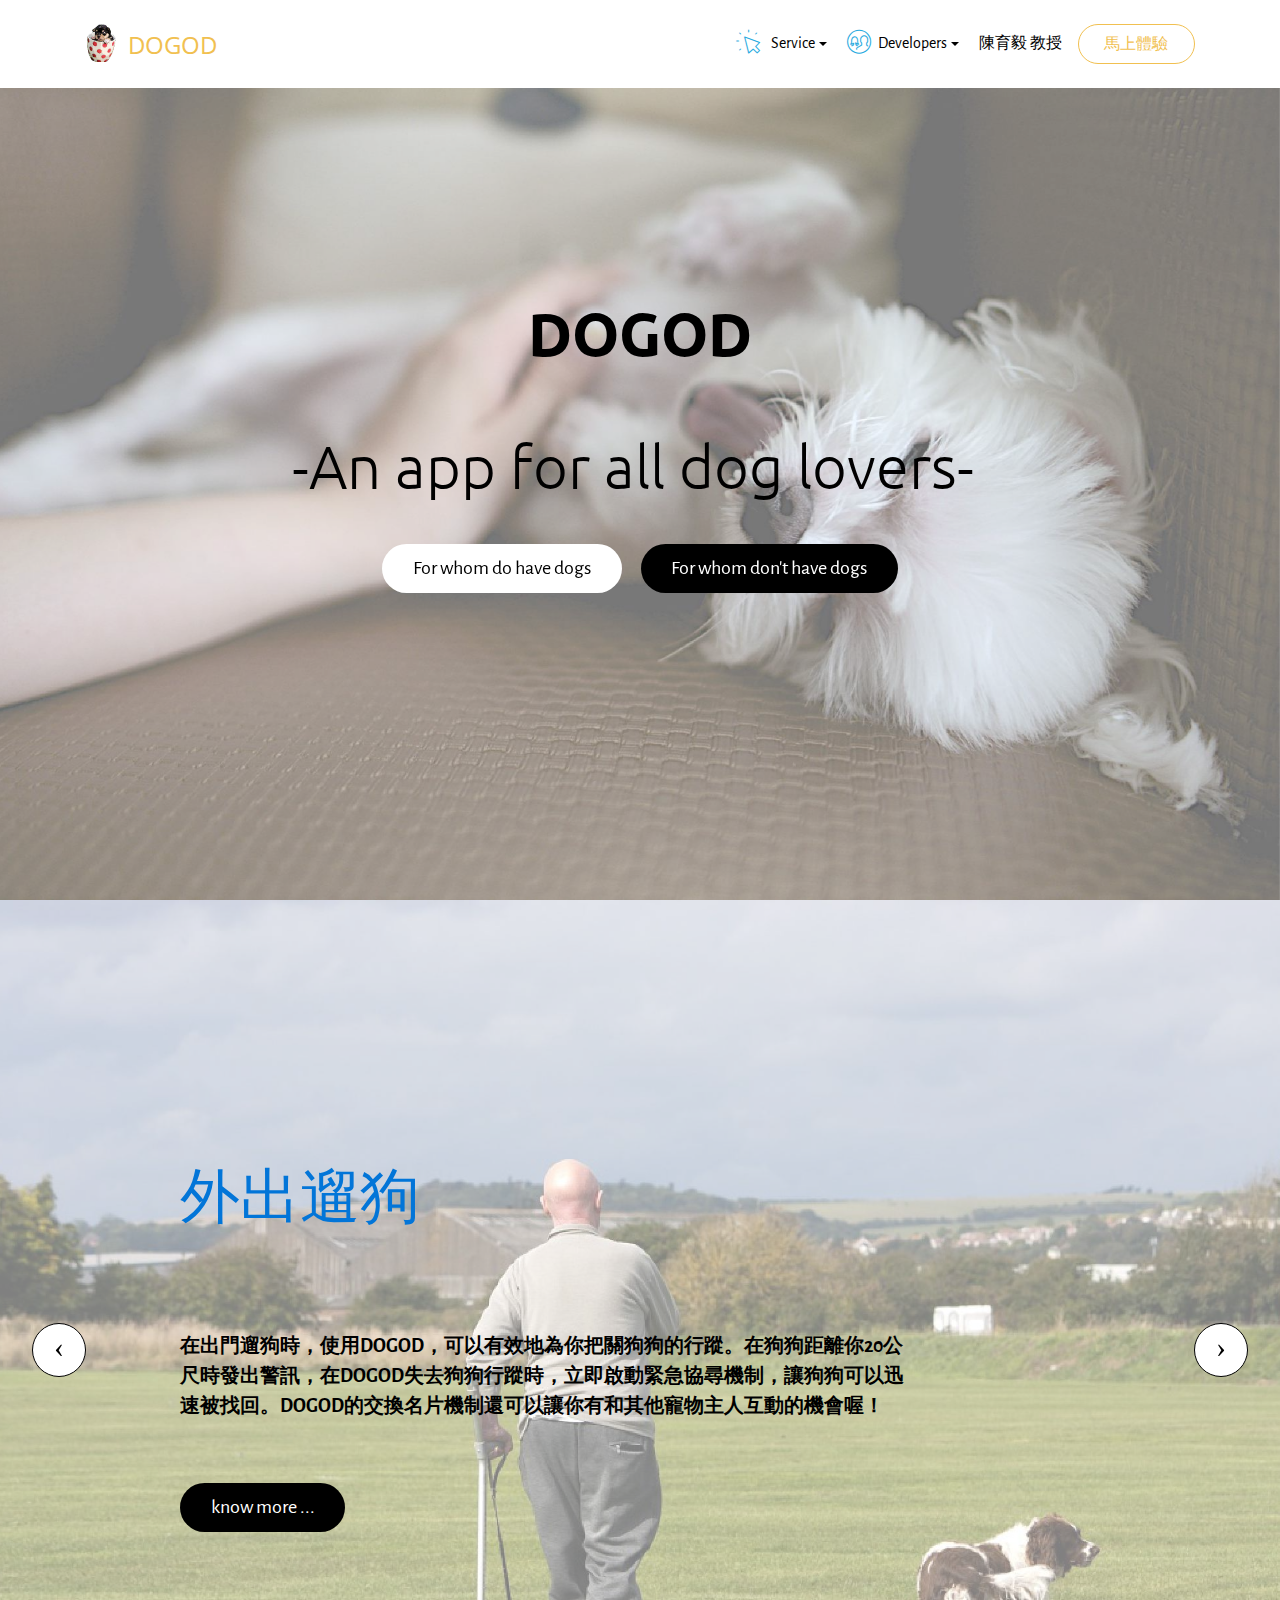
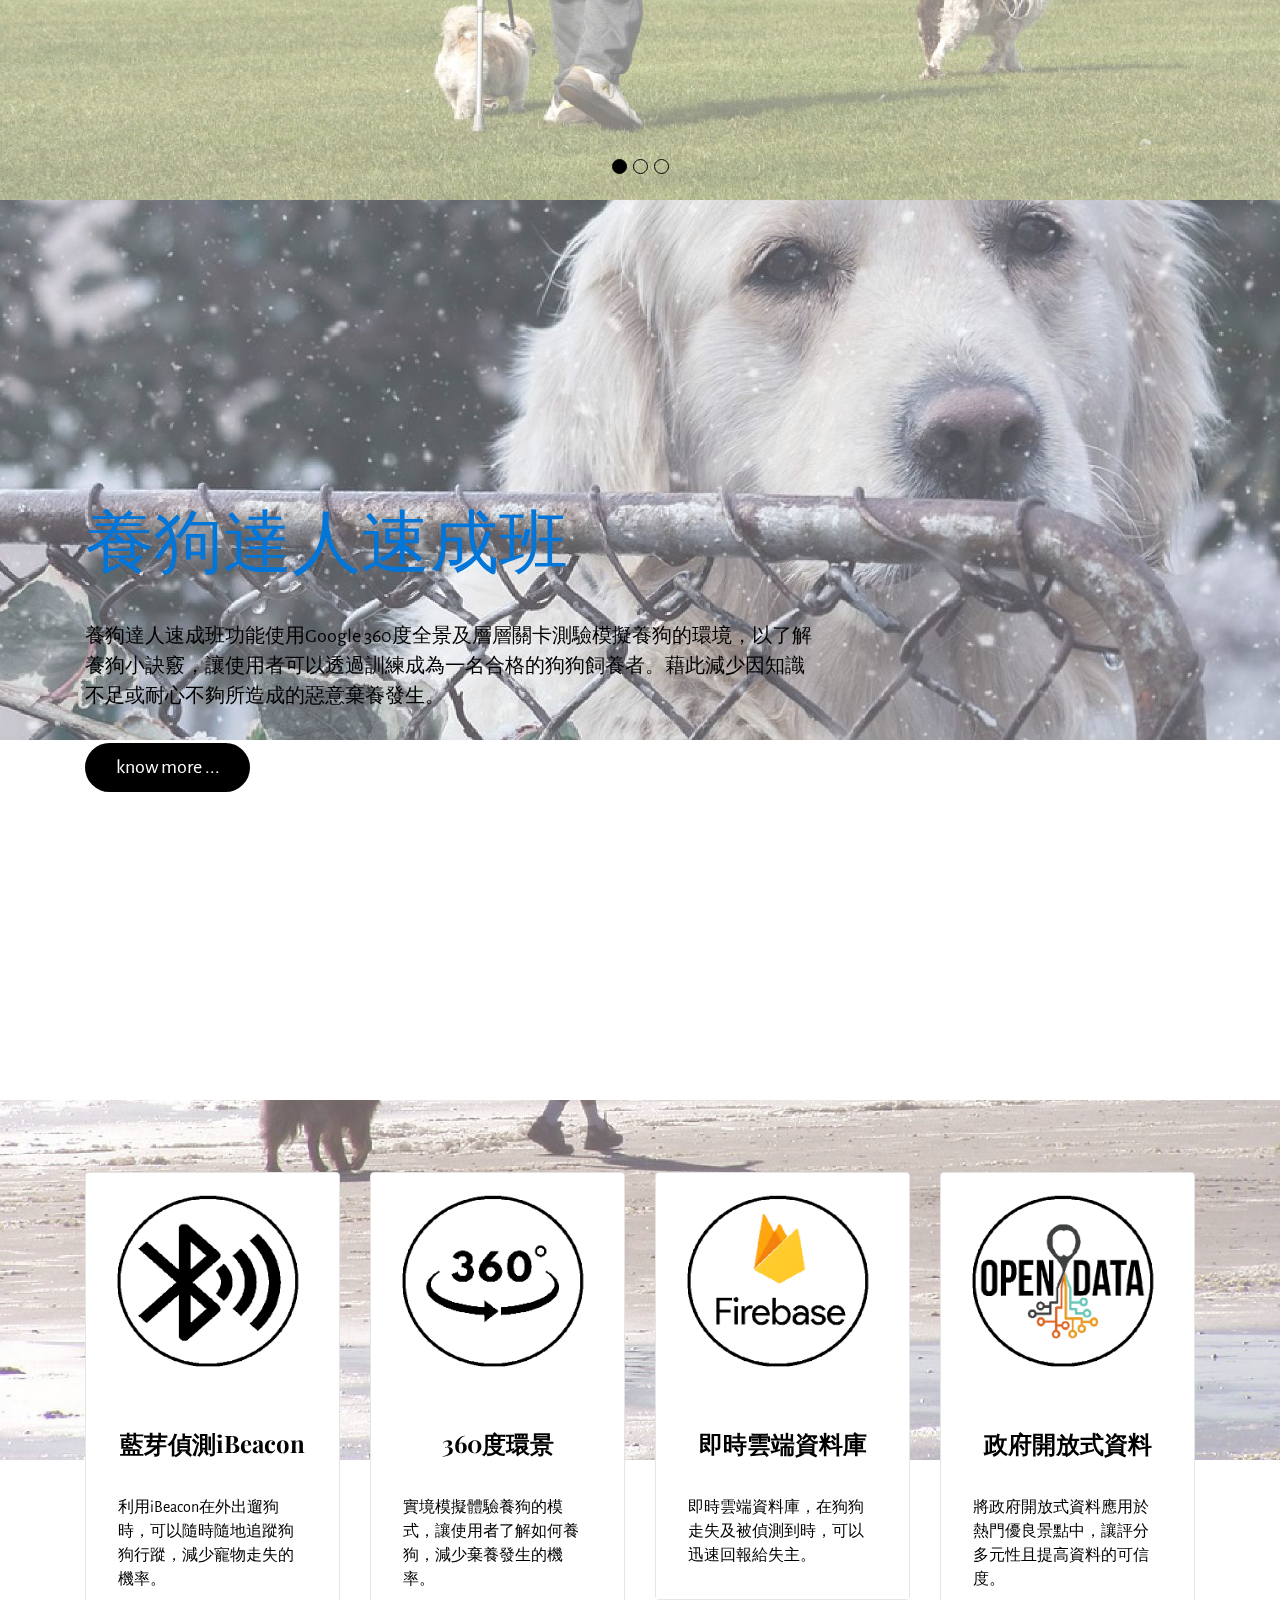
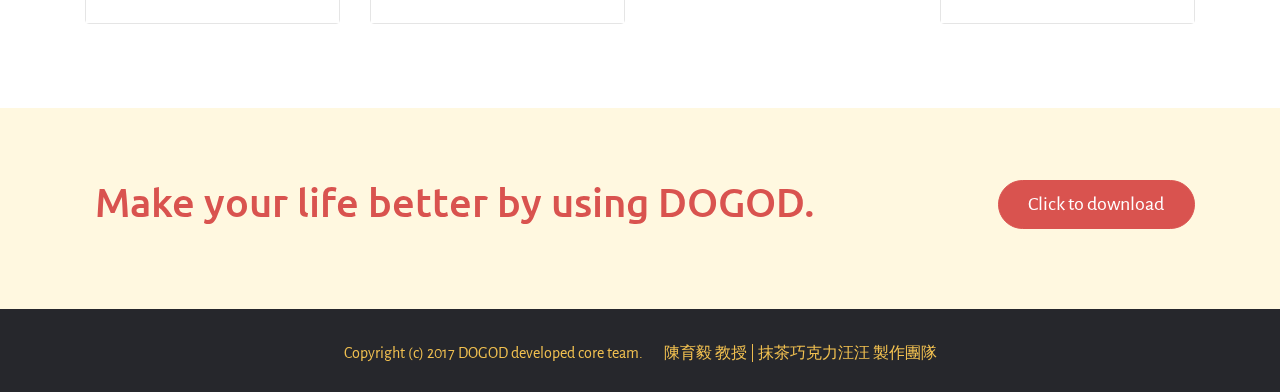
==== commit f3546e2c: "create github pages" ====
--- a/index.html
+++ b/index.html
@@ -37,7 +37,7 @@
                 <div class="hamburger-icon"></div>
             </button>
 
-            <ul class="nav-dropdown collapse pull-xs-right navbar-toggleable-sm nav navbar-nav" id="exCollapsingNavbar"><li class="nav-item dropdown"><a class="nav-link link dropdown-toggle" data-toggle="dropdown-submenu" href="https://mobirise.com/" aria-expanded="false"><span class="mbri-cursor-click mbr-iconfont mbr-iconfont-btn" style="color: rgb(39, 170, 224);"></span>&nbsp;Service</a><div class="dropdown-menu"><a class="dropdown-item" href="index.html#slider-4">外出遛狗</a><a class="dropdown-item" href="https://mobirise.com/">遛狗好去處</a><a class="dropdown-item" href="https://mobirise.com/">養狗達人速成班</a><div class="dropdown"><a class="dropdown-item dropdown-toggle" data-toggle="dropdown-submenu" href="https://mobirise.com/" aria-expanded="false">好文推推</a><div class="dropdown-menu dropdown-submenu"><a class="dropdown-item" href="https://mobirise.com/">疾病文章</a><a class="dropdown-item" href="https://mobirise.com/">照顧文章</a></div></div><a class="dropdown-item" href="https://mobirise.com/">緊急協尋</a></div></li><li class="nav-item dropdown"><a class="nav-link link dropdown-toggle" data-toggle="dropdown-submenu" href="https://mobirise.com/" aria-expanded="false"><span class="mbri-users mbr-iconfont mbr-iconfont-btn" style="color: rgb(39, 170, 224);"></span>Developers</a><div class="dropdown-menu"><a class="dropdown-item" href="http://forums.mobirise.com/"><span class="mbri-user2 mbr-iconfont mbr-iconfont-btn" style="color: rgb(249, 149, 148);"></span>白茵</a><a class="dropdown-item" href="https://mobirise.com/"><span class="mbri-user2 mbr-iconfont mbr-iconfont-btn" style="color: rgb(251, 141, 140);"></span>賴怡廷</a><a class="dropdown-item" href="https://mobirise.com/"><span class="mbri-user2 mbr-iconfont mbr-iconfont-btn" style="color: rgb(248, 146, 141);"></span>高如萱</a><a class="dropdown-item" href="https://mobirise.com/"><span class="mbri-user mbr-iconfont mbr-iconfont-btn" style="color: rgb(39, 170, 224);"></span>陳致安</a></div></li><li class="nav-item"><a class="nav-link link" href="https://mobirise.com/">陳育毅 教授</a></li><li class="nav-item nav-btn"><a class="nav-link btn btn-warning-outline btn-warning" href="index.html#msg-box1-h" target="_blank">馬上體驗</a></li></ul>
+            <ul class="nav-dropdown collapse pull-xs-right navbar-toggleable-sm nav navbar-nav" id="exCollapsingNavbar"><li class="nav-item dropdown open"><a class="nav-link link dropdown-toggle" data-toggle="dropdown-submenu" href="https://mobirise.com/" aria-expanded="true"><span class="mbri-cursor-click mbr-iconfont mbr-iconfont-btn" style="color: rgb(39, 170, 224);"></span>&nbsp;Service</a><div class="dropdown-menu"><a class="dropdown-item" href="index.html#slider-4">外出遛狗</a><a class="dropdown-item" href="https://mobirise.com/">遛狗好去處</a><a class="dropdown-item" href="https://mobirise.com/">養狗達人速成班</a><a class="dropdown-item" href="https://mobirise.com/">緊急協尋</a></div></li><li class="nav-item dropdown"><a class="nav-link link dropdown-toggle" data-toggle="dropdown-submenu" href="https://mobirise.com/" aria-expanded="false"><span class="mbri-users mbr-iconfont mbr-iconfont-btn" style="color: rgb(39, 170, 224);"></span>Developers</a><div class="dropdown-menu"><a class="dropdown-item" href="http://forums.mobirise.com/"><span class="mbri-user2 mbr-iconfont mbr-iconfont-btn" style="color: rgb(249, 149, 148);"></span>白茵</a><a class="dropdown-item" href="https://mobirise.com/"><span class="mbri-user2 mbr-iconfont mbr-iconfont-btn" style="color: rgb(251, 141, 140);"></span>賴怡廷</a><a class="dropdown-item" href="https://mobirise.com/"><span class="mbri-user2 mbr-iconfont mbr-iconfont-btn" style="color: rgb(248, 146, 141);"></span>高如萱</a><a class="dropdown-item" href="https://mobirise.com/"><span class="mbri-user mbr-iconfont mbr-iconfont-btn" style="color: rgb(39, 170, 224);"></span>陳致安</a></div></li><li class="nav-item"><a class="nav-link link" href="https://mobirise.com/">陳育毅 教授</a></li><li class="nav-item nav-btn"><a class="nav-link btn btn-warning-outline btn-warning" href="index.html#msg-box1-h" target="_blank">馬上體驗</a></li></ul>
 
         </div>
 
@@ -54,7 +54,7 @@
 
                     <h1 class="mbr-section-title display-1"><strong>DOGOD</strong><br><br>-An app for all dog lovers-<strong>&nbsp;</strong></h1>
                     <p class="lead"></p>
-                    <div class="mbr-buttons--center"><a class="btn btn-lg btn-white-outline btn-white" href="index.html#slider-4">For whom do have dogs</a> <a class="btn btn-lg btn-black-outline btn-black" href="https://mobirise.com">For whom don't have dogs</a></div>
+                    <div class="mbr-buttons--center"><a class="btn btn-lg btn-white-outline btn-white" href="index.html#slider-4">For whom do have dogs</a> <a class="btn btn-lg btn-black-outline btn-black" href="index.html#header4-b">For whom don't have dogs</a></div>
                 </div>
             </div>
         </div>
@@ -140,7 +140,7 @@
 
                     <h1 class="mbr-section-title display-1">養狗達人速成班</h1>
                     <p class="lead">養狗達人速成班功能使用Google 360度全景及層層關卡測驗模擬養狗的環境，以了解養狗小訣竅，讓使用者可以透過訓練成為一名合格的狗狗飼養者。藉此減少因知識不足或耐心不夠所造成的惡意棄養發生。</p>
-                    <div class="mbr-buttons--left"><a class="btn btn-lg btn-black-outline btn-black" href="https://mobirise.com">know more ...</a> </div>
+                    <div class="mbr-buttons--left"><a class="btn btn-lg btn-black-outline btn-black" href="function.html">know more ...</a> </div>
                 </div>
             </div>
         </div>
--- a/assets/mobirise/css/mbr-additional.css
+++ b/assets/mobirise/css/mbr-additional.css
@@ -117,5 +117,5 @@
   color: #0275d8;
 }
 #slider-o H2 {
-  color: #ffffff;
+  color: #0275d8;
 }
